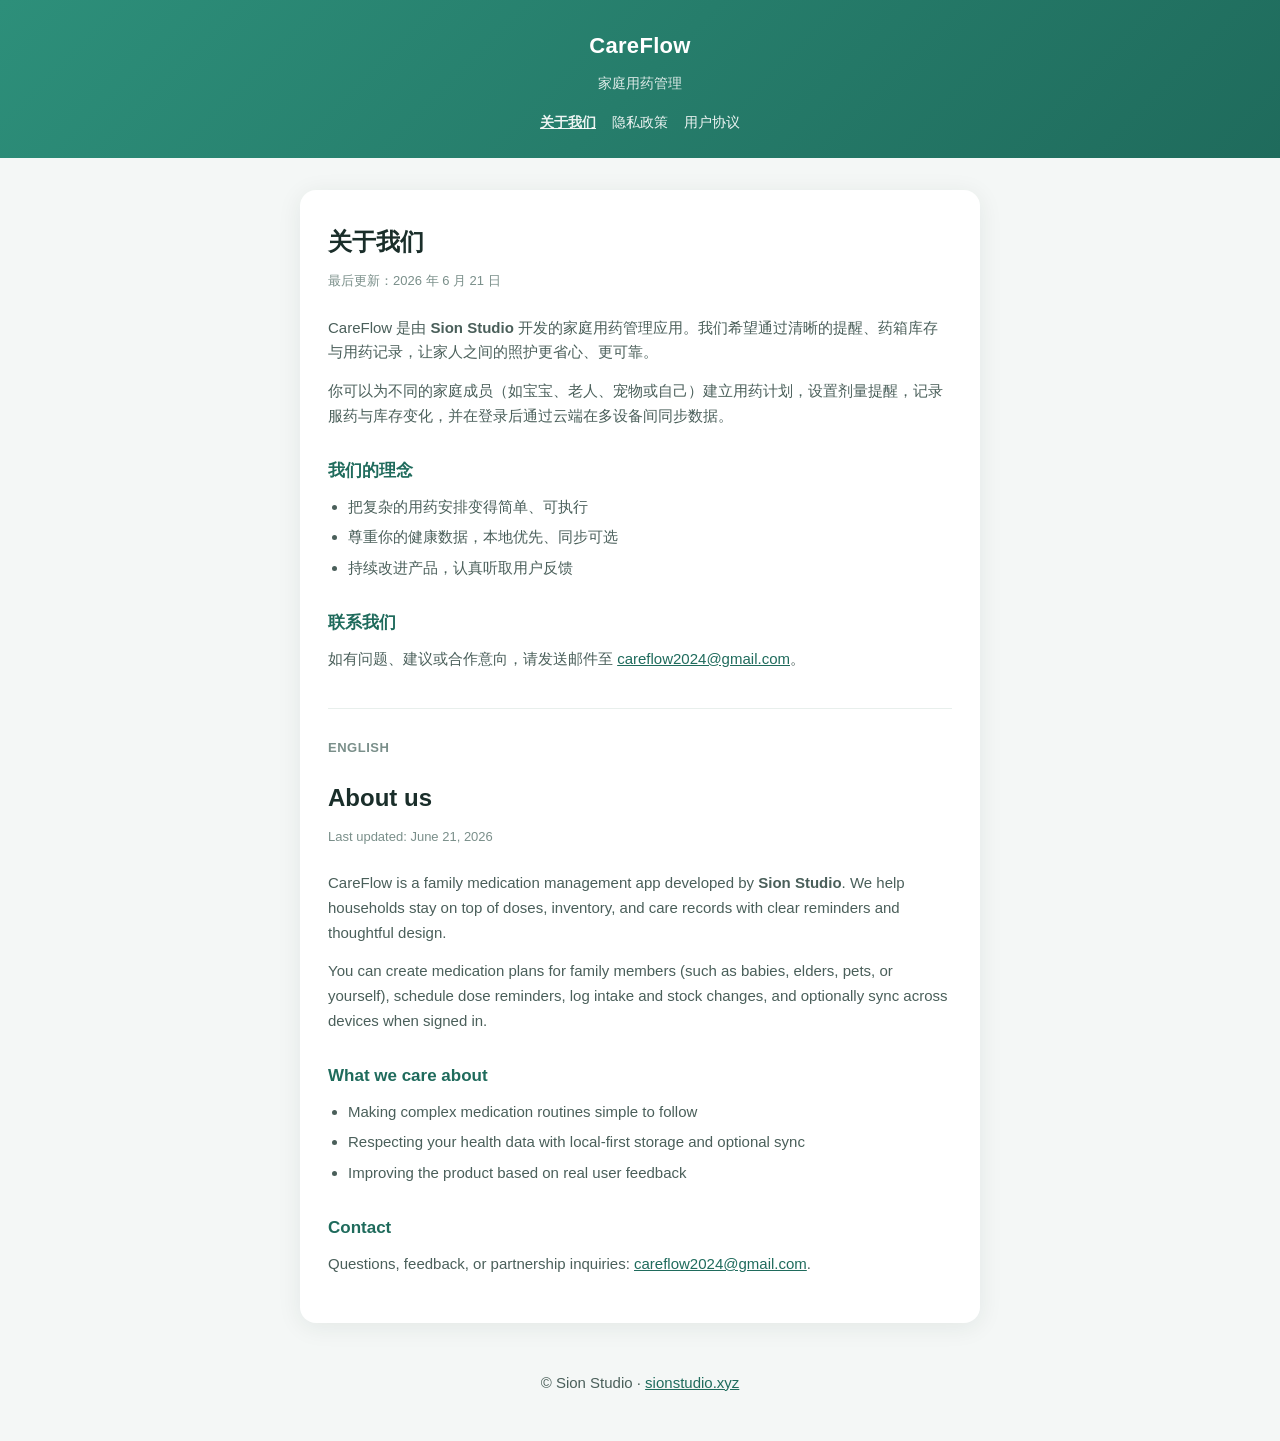
==== about/index.html @ 72efefa8 "Update CareFlow site" ====
<!DOCTYPE html>
<html lang="zh-CN">
<head>
  <meta charset="utf-8" />
  <meta name="viewport" content="width=device-width, initial-scale=1" />
  <title>关于我们 · About us · CareFlow</title>
  <link rel="stylesheet" href="/styles.css" />
</head>
<body>
  <header>
    <a href="/">
      <div class="brand">CareFlow</div>
      <p class="tagline">家庭用药管理</p>
    </a>
    <nav>
      <a href="/about/" aria-current="page">关于我们</a>
      <a href="/privacy/">隐私政策</a>
      <a href="/terms/">用户协议</a>
    </nav>
  </header>

  <main>
    <div class="card">
      <h1>关于我们</h1>
      <p class="updated">最后更新：2026 年 6 月 21 日</p>

      <p>
        CareFlow 是由 <strong>Sion Studio</strong> 开发的家庭用药管理应用。我们希望通过清晰的提醒、药箱库存与用药记录，让家人之间的照护更省心、更可靠。
      </p>
      <p>
        你可以为不同的家庭成员（如宝宝、老人、宠物或自己）建立用药计划，设置剂量提醒，记录服药与库存变化，并在登录后通过云端在多设备间同步数据。
      </p>

      <h2>我们的理念</h2>
      <ul>
        <li>把复杂的用药安排变得简单、可执行</li>
        <li>尊重你的健康数据，本地优先、同步可选</li>
        <li>持续改进产品，认真听取用户反馈</li>
      </ul>

      <h2>联系我们</h2>
      <p>
        如有问题、建议或合作意向，请发送邮件至
        <a href="mailto:careflow2024@gmail.com">careflow2024@gmail.com</a>。
      </p>

      <hr class="lang-divider" />
      <p class="lang-label">English</p>

      <h1>About us</h1>
      <p class="updated">Last updated: June 21, 2026</p>

      <p>
        CareFlow is a family medication management app developed by <strong>Sion Studio</strong>.
        We help households stay on top of doses, inventory, and care records with clear reminders and thoughtful design.
      </p>
      <p>
        You can create medication plans for family members (such as babies, elders, pets, or yourself),
        schedule dose reminders, log intake and stock changes, and optionally sync across devices when signed in.
      </p>

      <h2>What we care about</h2>
      <ul>
        <li>Making complex medication routines simple to follow</li>
        <li>Respecting your health data with local-first storage and optional sync</li>
        <li>Improving the product based on real user feedback</li>
      </ul>

      <h2>Contact</h2>
      <p>
        Questions, feedback, or partnership inquiries:
        <a href="mailto:careflow2024@gmail.com">careflow2024@gmail.com</a>.
      </p>
    </div>
  </main>

  <footer>
    <p>© Sion Studio · <a href="https://sionstudio.xyz">sionstudio.xyz</a></p>
  </footer>
</body>
</html>
---- styles.css ----
:root {
  --green: #2d8f7a;
  --green-dark: #1f6b5c;
  --text: #1a2e2a;
  --text-muted: #4a5f5a;
  --text-light: #7a8f8a;
  --bg: #f4f7f6;
  --card: #ffffff;
  --border: #e8efec;
}

* {
  box-sizing: border-box;
}

body {
  margin: 0;
  font-family: -apple-system, BlinkMacSystemFont, "Segoe UI", Roboto, "Helvetica Neue", Arial, sans-serif;
  background: var(--bg);
  color: var(--text);
  line-height: 1.65;
}

a {
  color: var(--green-dark);
}

header {
  background: linear-gradient(135deg, var(--green) 0%, var(--green-dark) 100%);
  color: #fff;
  padding: 28px 20px 24px;
  text-align: center;
}

header a {
  color: #fff;
  text-decoration: none;
}

header .brand {
  font-size: 22px;
  font-weight: 700;
  letter-spacing: 0.3px;
}

header .tagline {
  margin: 8px 0 0;
  font-size: 14px;
  color: rgba(255, 255, 255, 0.85);
}

nav {
  display: flex;
  flex-wrap: wrap;
  justify-content: center;
  gap: 8px 16px;
  margin-top: 16px;
  font-size: 14px;
}

nav a {
  color: rgba(255, 255, 255, 0.92);
  text-decoration: none;
}

nav a[aria-current="page"] {
  font-weight: 600;
  text-decoration: underline;
}

main {
  max-width: 720px;
  margin: 0 auto;
  padding: 32px 20px 48px;
}

.card {
  background: var(--card);
  border-radius: 16px;
  padding: 32px 28px;
  box-shadow: 0 4px 24px rgba(26, 46, 42, 0.08);
}

h1 {
  margin: 0 0 8px;
  font-size: 24px;
  font-weight: 600;
}

.updated {
  margin: 0 0 24px;
  font-size: 13px;
  color: var(--text-light);
}

h2 {
  margin: 28px 0 10px;
  font-size: 17px;
  font-weight: 600;
  color: var(--green-dark);
}

p,
ul {
  margin: 0 0 14px;
  font-size: 15px;
  color: var(--text-muted);
}

ul {
  padding-left: 1.25rem;
}

li {
  margin-bottom: 6px;
}

.lang-divider {
  margin: 36px 0 28px;
  border: 0;
  border-top: 1px solid var(--border);
}

.lang-label {
  margin: 0 0 20px;
  font-size: 13px;
  font-weight: 600;
  letter-spacing: 0.04em;
  text-transform: uppercase;
  color: var(--text-light);
}

footer {
  max-width: 720px;
  margin: 0 auto;
  padding: 0 20px 32px;
  text-align: center;
  font-size: 12px;
  color: var(--text-light);
}

@media (max-width: 600px) {
  .card {
    padding: 24px 18px;
  }

  h1 {
    font-size: 21px;
  }
}
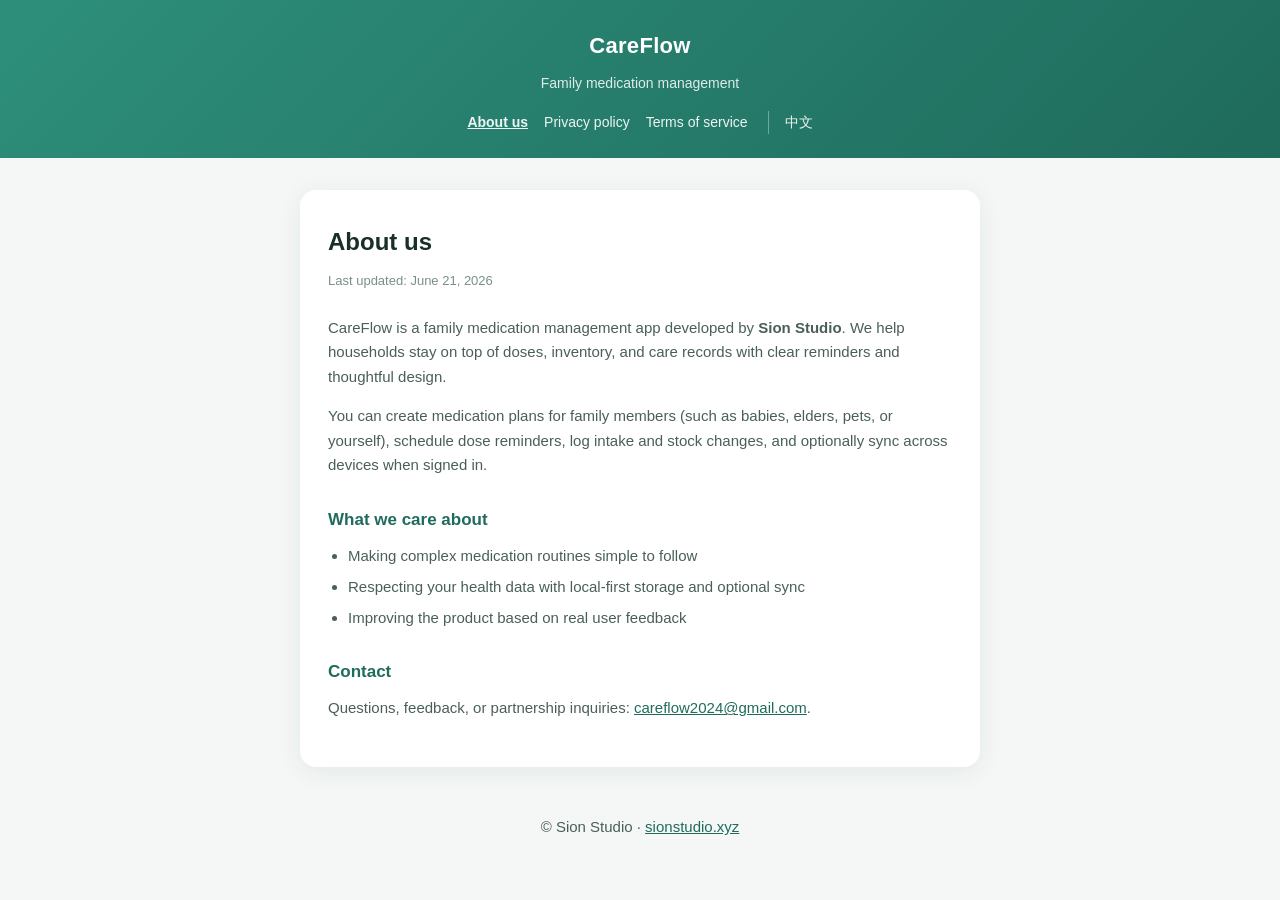
==== commit 02882475: "Update CareFlow site" ====
--- a/about/index.html
+++ b/about/index.html
@@ -1,81 +1,17 @@
 <!DOCTYPE html>
-<html lang="zh-CN">
+<html lang="en">
 <head>
   <meta charset="utf-8" />
   <meta name="viewport" content="width=device-width, initial-scale=1" />
-  <title>关于我们 · About us · CareFlow</title>
-  <link rel="stylesheet" href="/styles.css" />
+  <title>CareFlow</title>
+  <script>
+    (function () {
+      var lang = (navigator.language || navigator.userLanguage || "en").toLowerCase();
+      var prefix = lang.indexOf("zh") === 0 ? "/zh" : "/en";
+      location.replace(prefix + "/about/");
+    })();
+  </script>
+  <meta http-equiv="refresh" content="0; url=/en/about/" />
 </head>
-<body>
-  <header>
-    <a href="/">
-      <div class="brand">CareFlow</div>
-      <p class="tagline">家庭用药管理</p>
-    </a>
-    <nav>
-      <a href="/about/" aria-current="page">关于我们</a>
-      <a href="/privacy/">隐私政策</a>
-      <a href="/terms/">用户协议</a>
-    </nav>
-  </header>
-
-  <main>
-    <div class="card">
-      <h1>关于我们</h1>
-      <p class="updated">最后更新：2026 年 6 月 21 日</p>
-
-      <p>
-        CareFlow 是由 <strong>Sion Studio</strong> 开发的家庭用药管理应用。我们希望通过清晰的提醒、药箱库存与用药记录，让家人之间的照护更省心、更可靠。
-      </p>
-      <p>
-        你可以为不同的家庭成员（如宝宝、老人、宠物或自己）建立用药计划，设置剂量提醒，记录服药与库存变化，并在登录后通过云端在多设备间同步数据。
-      </p>
-
-      <h2>我们的理念</h2>
-      <ul>
-        <li>把复杂的用药安排变得简单、可执行</li>
-        <li>尊重你的健康数据，本地优先、同步可选</li>
-        <li>持续改进产品，认真听取用户反馈</li>
-      </ul>
-
-      <h2>联系我们</h2>
-      <p>
-        如有问题、建议或合作意向，请发送邮件至
-        <a href="mailto:careflow2024@gmail.com">careflow2024@gmail.com</a>。
-      </p>
-
-      <hr class="lang-divider" />
-      <p class="lang-label">English</p>
-
-      <h1>About us</h1>
-      <p class="updated">Last updated: June 21, 2026</p>
-
-      <p>
-        CareFlow is a family medication management app developed by <strong>Sion Studio</strong>.
-        We help households stay on top of doses, inventory, and care records with clear reminders and thoughtful design.
-      </p>
-      <p>
-        You can create medication plans for family members (such as babies, elders, pets, or yourself),
-        schedule dose reminders, log intake and stock changes, and optionally sync across devices when signed in.
-      </p>
-
-      <h2>What we care about</h2>
-      <ul>
-        <li>Making complex medication routines simple to follow</li>
-        <li>Respecting your health data with local-first storage and optional sync</li>
-        <li>Improving the product based on real user feedback</li>
-      </ul>
-
-      <h2>Contact</h2>
-      <p>
-        Questions, feedback, or partnership inquiries:
-        <a href="mailto:careflow2024@gmail.com">careflow2024@gmail.com</a>.
-      </p>
-    </div>
-  </main>
-
-  <footer>
-    <p>© Sion Studio · <a href="https://sionstudio.xyz">sionstudio.xyz</a></p>
-  </footer>
-</body>
+<body></body>
 </html>
